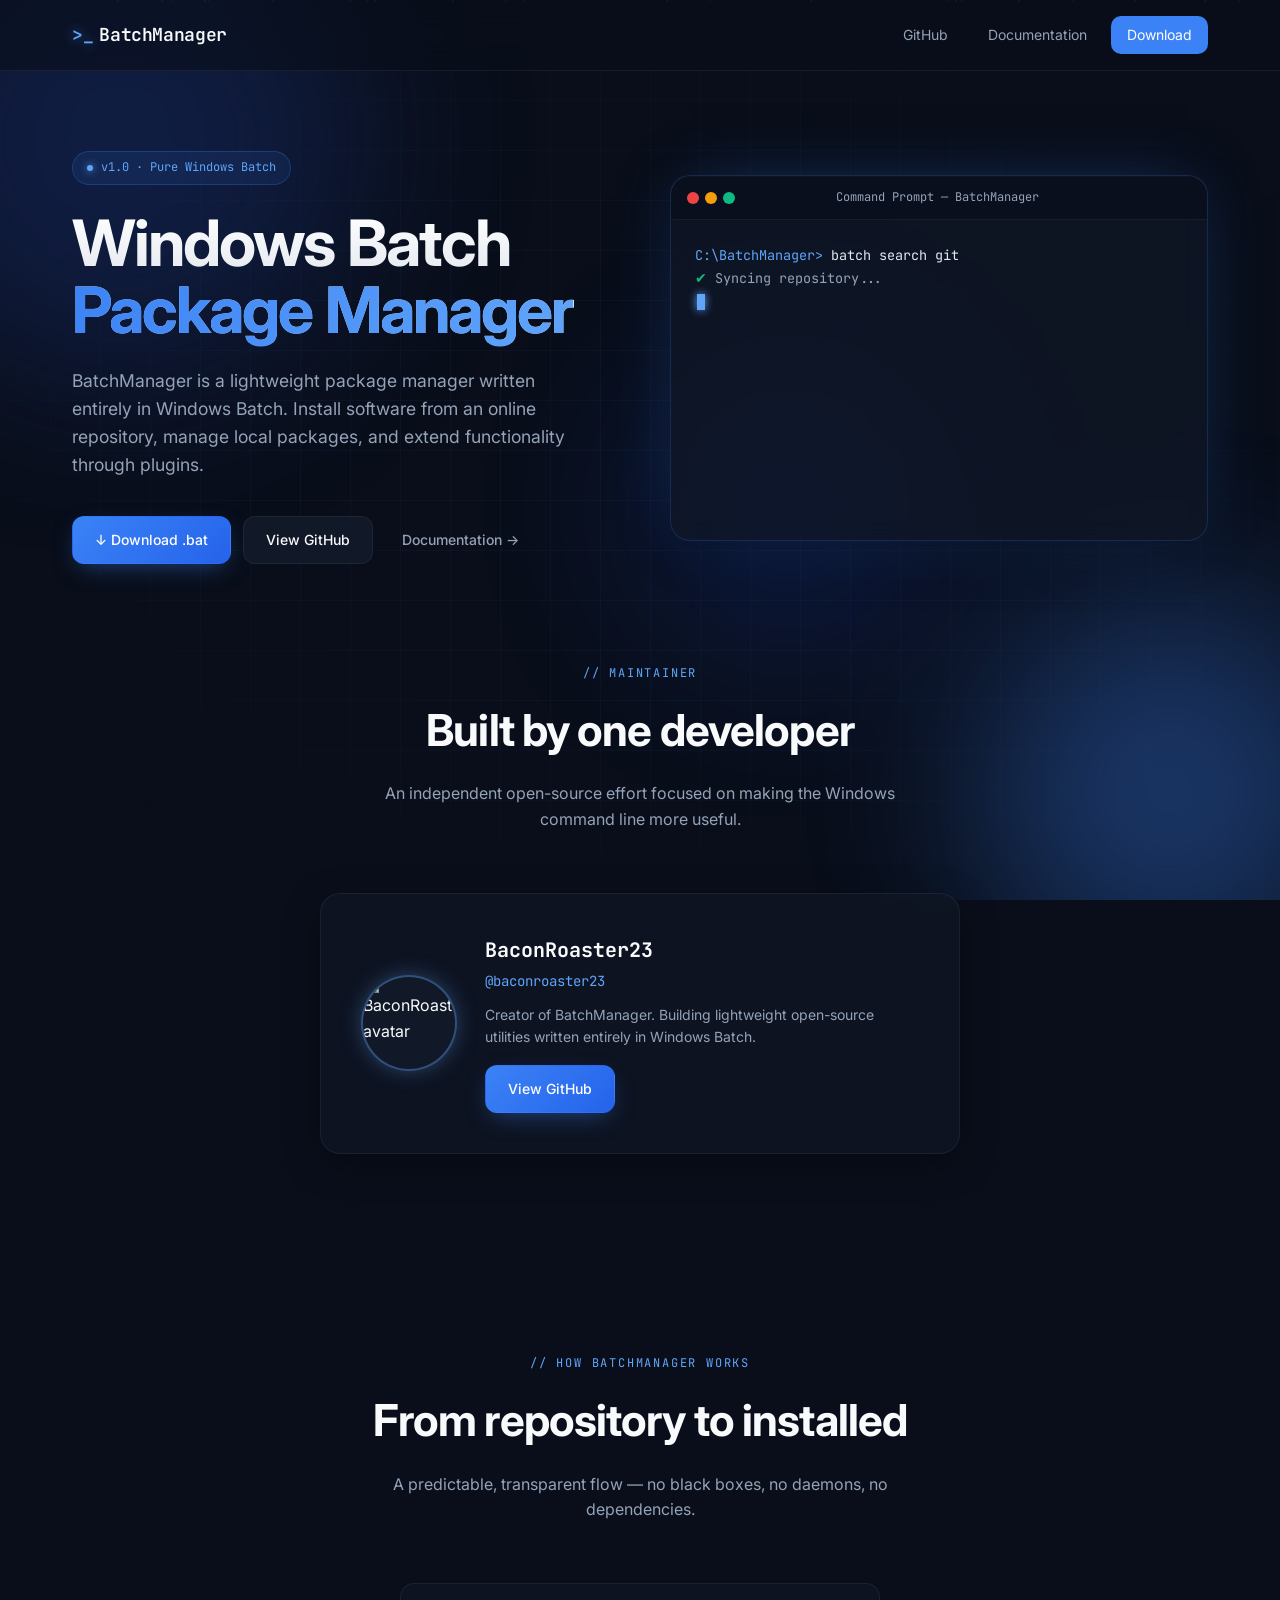
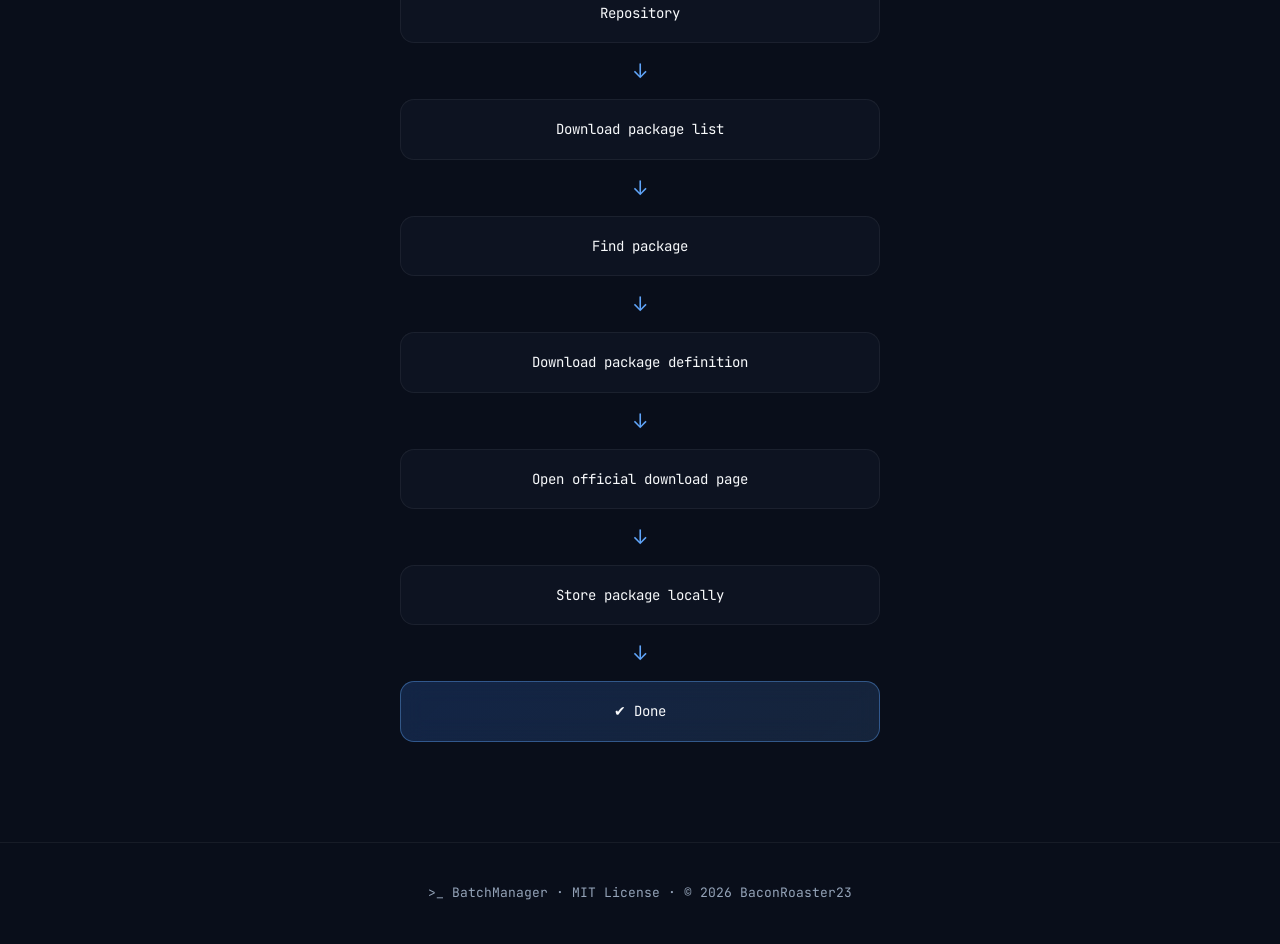
==== index.html @ 85856ab7 "Rename app.html to index.html" ====
<!doctype html>
<html lang="en">
<head>
  <meta charset="utf-8" />
  <meta name="viewport" content="width=device-width,initial-scale=1" />
  <title>BatchManager — Windows Batch Package Manager</title>
  <meta name="description" content="A lightweight package manager written entirely in Windows Batch. Install software, manage local packages, and extend with plugins." />
  <link rel="icon" type="image/svg+xml" href="assets/favicon.svg" />
  <link rel="preconnect" href="https://fonts.googleapis.com" />
  <link rel="preconnect" href="https://fonts.gstatic.com" crossorigin />
  <link href="https://fonts.googleapis.com/css2?family=Inter:wght@400;500;600;700&family=JetBrains+Mono:wght@400;500;600&display=swap" rel="stylesheet" />
  <link rel="stylesheet" href="style.css" />
</head>
<body>
  <!-- Animated background -->
  <div class="bg-layer" aria-hidden="true">
    <div class="bg-grid"></div>
    <div class="blob blob-1"></div>
    <div class="blob blob-2"></div>
    <div class="blob blob-3"></div>
    <div class="particles"></div>
  </div>

  <!-- Navigation -->
  <nav class="nav">
    <div class="nav-inner">
      <a href="/" class="logo"><span class="prompt">&gt;_</span>BatchManager</a>
      <div class="nav-links">
        <a class="nav-link" href="https://github.com/baconroaster23/BatchManager" target="_blank" rel="noopener">GitHub</a>
        <a class="nav-link" href="assets/docs.html">Documentation</a>
        <a class="nav-link cta" href="https://github.com/baconroaster23/install" download>Download</a>
      </div>
    </div>
  </nav>

  <!-- Hero -->
  <header class="hero">
    <div class="container hero-grid">
      <div class="hero-left reveal">
        <div class="hero-badge"><span class="dot"></span> v1.0 · Pure Windows Batch</div>
        <h1>Windows Batch<br/><span class="accent">Package Manager</span></h1>
        <p class="lead">
          BatchManager is a lightweight package manager written entirely in Windows Batch.
          Install software from an online repository, manage local packages, and extend
          functionality through plugins.
        </p>
        <div class="btn-row">
          <a id="download-bat" href="Installer.bat" class="btn btn-primary" download>
            ↓ Download .bat
          </a>
          <a href="https://github.com/baconroaster23/BatchManager" target="_blank" rel="noopener" class="btn btn-secondary">
            View GitHub
          </a>
          <a href="assets/docs.html" class="btn btn-ghost">Documentation →</a>
        </div>
      </div>

      <div class="hero-right reveal">
        <div class="terminal-wrap">
          <div class="terminal">
            <div class="terminal-header">
              <div class="terminal-dots"><span></span><span></span><span></span></div>
              <div class="terminal-title">Command Prompt — BatchManager</div>
              <div style="width:52px"></div>
            </div>
            <div class="terminal-body" id="term-body"></div>
          </div>
        </div>
      </div>
    </div>
  </header>

  <!-- Maintainer -->
  <section id="maintainer">
    <div class="container">
      <div class="section-head reveal">
        <div class="kicker">// Maintainer</div>
        <h2>Built by one developer</h2>
        <p>An independent open-source effort focused on making the Windows command line more useful.</p>
      </div>
      <div class="maintainer-card reveal">
        <img class="avatar" src="https://github.com/baconroaster23.png?size=200" alt="BaconRoaster23 avatar" />
        <div class="maintainer-info">
          <h3>BaconRoaster23</h3>
          <p class="handle">@baconroaster23</p>
          <p>
            Creator of BatchManager. Building lightweight open-source utilities
            written entirely in Windows Batch.
          </p>
          <a href="https://github.com/baconroaster23" target="_blank" rel="noopener" class="btn btn-primary">View GitHub</a>
        </div>
      </div>
    </div>
  </section>

  <!-- How it works -->
  <section id="how">
    <div class="container">
      <div class="section-head reveal">
        <div class="kicker">// How BatchManager Works</div>
        <h2>From repository to installed</h2>
        <p>A predictable, transparent flow — no black boxes, no daemons, no dependencies.</p>
      </div>
      <div class="timeline">
        <div class="timeline-step">Repository</div>
        <div class="timeline-arrow">↓</div>
        <div class="timeline-step">Download package list</div>
        <div class="timeline-arrow">↓</div>
        <div class="timeline-step">Find package</div>
        <div class="timeline-arrow">↓</div>
        <div class="timeline-step">Download package definition</div>
        <div class="timeline-arrow">↓</div>
        <div class="timeline-step">Open official download page</div>
        <div class="timeline-arrow">↓</div>
        <div class="timeline-step">Store package locally</div>
        <div class="timeline-arrow">↓</div>
        <div class="timeline-step" style="background:linear-gradient(135deg,rgba(59,130,246,0.2),rgba(96,165,250,0.15));border-color:rgba(96,165,250,0.4)">✔ Done</div>
      </div>
    </div>
  </section>

  <footer class="footer">
    <div class="container">
      &gt;_ BatchManager · MIT License · © 2026 BaconRoaster23
    </div>
  </footer>

  <script src="script.js"></script>
</body>
</html>
---- style.css ----
:root {
  --bg: #090E1A;
  --card: #111827;
  --primary: #3B82F6;
  --glow: #60A5FA;
  --text: #F8FAFC;
  --muted: #94A3B8;
  --border: rgba(255, 255, 255, 0.06);
  --radius: 14px;
  --radius-lg: 20px;
  --shadow-soft: 0 10px 40px -10px rgba(0, 0, 0, 0.6);
  --shadow-glow: 0 0 40px -10px rgba(59, 130, 246, 0.5);
  --font-mono: "JetBrains Mono", "Fira Code", ui-monospace, SFMono-Regular, Menlo, monospace;
  --font-sans: "Inter", -apple-system, BlinkMacSystemFont, "Segoe UI", Roboto, sans-serif;
}


*, *::before, *::after { box-sizing: border-box; }
html { scroll-behavior: smooth; }
body {
  margin: 0;
  background: var(--bg);
  color: var(--text);
  font-family: var(--font-sans);
  line-height: 1.6;
  -webkit-font-smoothing: antialiased;
  overflow-x: hidden;
  min-height: 100vh;
}
a { color: inherit; text-decoration: none; }
button { font-family: inherit; cursor: pointer; border: none; background: none; color: inherit; }


.bg-layer {
  position: fixed;
  inset: 0;
  z-index: -2;
  pointer-events: none;
  overflow: hidden;
}
.bg-grid {
  position: absolute;
  inset: 0;
  background-image:
    linear-gradient(rgba(59, 130, 246, 0.05) 1px, transparent 1px),
    linear-gradient(90deg, rgba(59, 130, 246, 0.05) 1px, transparent 1px);
  background-size: 50px 50px;
  mask-image: radial-gradient(ellipse at center, black 40%, transparent 80%);
  -webkit-mask-image: radial-gradient(ellipse at center, black 40%, transparent 80%);
}
.blob {
  position: absolute;
  border-radius: 50%;
  filter: blur(90px);
  opacity: 0.35;
  animation: float 18s ease-in-out infinite;
}
.blob-1 { width: 480px; height: 480px; background: #1e3a8a; top: -100px; left: -120px; }
.blob-2 { width: 380px; height: 380px; background: #3B82F6; bottom: -80px; right: -80px; animation-delay: -6s; }
.blob-3 { width: 300px; height: 300px; background: #1d4ed8; top: 40%; left: 50%; animation-delay: -12s; opacity: 0.2; }

@keyframes float {
  0%, 100% { transform: translate(0, 0) scale(1); }
  50% { transform: translate(40px, -30px) scale(1.1); }
}

.particles { position: absolute; inset: 0; }
.particle {
  position: absolute;
  width: 2px;
  height: 2px;
  background: var(--glow);
  border-radius: 50%;
  opacity: 0.4;
  animation: rise linear infinite;
}
@keyframes rise {
  from { transform: translateY(100vh); opacity: 0; }
  10% { opacity: 0.4; }
  90% { opacity: 0.4; }
  to { transform: translateY(-10vh); opacity: 0; }
}


.nav {
  position: sticky;
  top: 0;
  z-index: 100;
  backdrop-filter: blur(16px);
  -webkit-backdrop-filter: blur(16px);
  background: rgba(9, 14, 26, 0.6);
  border-bottom: 1px solid var(--border);
  transition: background 0.3s ease;
}
.nav-inner {
  max-width: 1200px;
  margin: 0 auto;
  padding: 16px 32px;
  display: flex;
  align-items: center;
  justify-content: space-between;
}
.logo {
  font-family: var(--font-mono);
  font-size: 18px;
  font-weight: 600;
  letter-spacing: -0.02em;
}
.logo .prompt {
  color: var(--glow);
  text-shadow: 0 0 12px rgba(96, 165, 250, 0.7);
  margin-right: 6px;
}
.nav-links {
  display: flex;
  gap: 8px;
  align-items: center;
}
.nav-link {
  padding: 8px 16px;
  border-radius: 10px;
  font-size: 14px;
  color: var(--muted);
  transition: all 0.2s ease;
}
.nav-link:hover { color: var(--text); background: rgba(255,255,255,0.04); }
.nav-link.cta {
  background: var(--primary);
  color: white;
  box-shadow: 0 0 0 rgba(59, 130, 246, 0);
  transition: box-shadow 0.3s ease, transform 0.2s ease;
}
.nav-link.cta:hover {
  color: white;
  box-shadow: 0 0 24px rgba(59, 130, 246, 0.6);
  transform: translateY(-1px);
}


.container {
  max-width: 1200px;
  margin: 0 auto;
  padding: 0 32px;
}
section { padding: 100px 0; }


.hero { padding-top: 80px; }
.hero-grid {
  display: grid;
  grid-template-columns: 1fr 1fr;
  gap: 60px;
  align-items: center;
}
.hero-badge {
  display: inline-flex;
  align-items: center;
  gap: 8px;
  padding: 6px 14px;
  border-radius: 999px;
  background: rgba(59, 130, 246, 0.1);
  border: 1px solid rgba(59, 130, 246, 0.25);
  font-family: var(--font-mono);
  font-size: 12px;
  color: var(--glow);
  margin-bottom: 24px;
}
.hero-badge .dot {
  width: 6px; height: 6px; background: var(--glow); border-radius: 50%;
  box-shadow: 0 0 8px var(--glow);
  animation: pulse 2s ease-in-out infinite;
}
@keyframes pulse { 50% { opacity: 0.4; } }

.hero h1 {
  font-size: clamp(2.4rem, 5vw, 4rem);
  line-height: 1.05;
  letter-spacing: -0.03em;
  margin: 0 0 24px;
  font-weight: 700;
  background: linear-gradient(180deg, #ffffff 0%, #cbd5e1 100%);
  -webkit-background-clip: text;
  background-clip: text;
  color: transparent;
}
.hero h1 .accent {
  background: linear-gradient(120deg, var(--primary), var(--glow));
  -webkit-background-clip: text;
  background-clip: text;
  color: transparent;
}
.hero p.lead {
  font-size: 1.1rem;
  color: var(--muted);
  max-width: 520px;
  margin: 0 0 36px;
}

.btn-row { display: flex; flex-wrap: wrap; gap: 12px; }
.btn {
  display: inline-flex;
  align-items: center;
  gap: 8px;
  padding: 12px 22px;
  border-radius: 12px;
  font-weight: 500;
  font-size: 14px;
  transition: all 0.25s ease;
  border: 1px solid transparent;
}
.btn-primary {
  background: linear-gradient(135deg, var(--primary), #2563eb);
  color: white;
  box-shadow: 0 8px 24px -8px rgba(59, 130, 246, 0.5);
}
.btn-primary:hover {
  transform: translateY(-2px);
  box-shadow: 0 12px 32px -8px rgba(59, 130, 246, 0.8), 0 0 40px -10px var(--glow);
}
.btn-secondary {
  background: var(--card);
  border-color: var(--border);
  color: var(--text);
}
.btn-secondary:hover {
  border-color: rgba(96, 165, 250, 0.4);
  box-shadow: 0 0 24px -8px rgba(59, 130, 246, 0.4);
  transform: translateY(-2px);
}
.btn-ghost {
  color: var(--muted);
  padding: 12px 16px;
}
.btn-ghost:hover { color: var(--glow); }

/* ---------- Terminal ---------- */
.terminal-wrap {
  perspective: 1200px;
}
.terminal {
  background: rgba(17, 24, 39, 0.7);
  backdrop-filter: blur(12px);
  border: 1px solid rgba(59, 130, 246, 0.2);
  border-radius: var(--radius-lg);
  box-shadow:
    var(--shadow-soft),
    0 0 60px -20px rgba(59, 130, 246, 0.5),
    inset 0 1px 0 rgba(255,255,255,0.05);
  overflow: hidden;
  transform-style: preserve-3d;
  transition: transform 0.15s ease-out;
  will-change: transform;
}
.terminal-header {
  display: flex;
  align-items: center;
  padding: 12px 16px;
  background: rgba(9, 14, 26, 0.6);
  border-bottom: 1px solid var(--border);
  gap: 10px;
}
.terminal-dots { display: flex; gap: 6px; }
.terminal-dots span {
  width: 12px; height: 12px; border-radius: 50%;
  background: #334155;
}
.terminal-dots span:nth-child(1) { background: #ef4444; }
.terminal-dots span:nth-child(2) { background: #f59e0b; }
.terminal-dots span:nth-child(3) { background: #10b981; }
.terminal-title {
  font-family: var(--font-mono);
  font-size: 12px;
  color: var(--muted);
  flex: 1;
  text-align: center;
}
.terminal-body {
  font-family: var(--font-mono);
  font-size: 13.5px;
  line-height: 1.7;
  padding: 24px;
  min-height: 320px;
  color: #e2e8f0;
  white-space: pre-wrap;
}
.terminal-body .prompt { color: var(--glow); }
.terminal-body .ok { color: #10b981; }
.terminal-body .val { color: #fbbf24; }
.terminal-body .dim { color: var(--muted); }
.cursor {
  display: inline-block;
  width: 8px;
  height: 16px;
  background: var(--glow);
  vertical-align: middle;
  margin-left: 2px;
  animation: blink 1s step-end infinite;
  box-shadow: 0 0 8px var(--glow);
}
@keyframes blink { 50% { opacity: 0; } }


.section-head {
  text-align: center;
  margin-bottom: 60px;
}
.section-head .kicker {
  font-family: var(--font-mono);
  font-size: 12px;
  color: var(--glow);
  text-transform: uppercase;
  letter-spacing: 0.15em;
  margin-bottom: 12px;
}
.section-head h2 {
  font-size: clamp(2rem, 4vw, 2.75rem);
  margin: 0 0 16px;
  letter-spacing: -0.02em;
}
.section-head p {
  color: var(--muted);
  max-width: 560px;
  margin: 0 auto;
}


.maintainer-card {
  max-width: 640px;
  margin: 0 auto;
  padding: 40px;
  background: rgba(17, 24, 39, 0.6);
  backdrop-filter: blur(12px);
  border: 1px solid var(--border);
  border-radius: var(--radius-lg);
  box-shadow: var(--shadow-soft);
  display: flex;
  gap: 28px;
  align-items: center;
  transition: transform 0.3s ease, border-color 0.3s ease, box-shadow 0.3s ease;
}
.maintainer-card:hover {
  transform: translateY(-4px);
  border-color: rgba(96, 165, 250, 0.3);
  box-shadow: var(--shadow-soft), 0 0 40px -10px rgba(59, 130, 246, 0.35);
}
.avatar {
  width: 96px;
  height: 96px;
  border-radius: 50%;
  border: 2px solid rgba(96, 165, 250, 0.4);
  box-shadow: 0 0 24px -6px rgba(96, 165, 250, 0.6);
  flex-shrink: 0;
  background: var(--card);
}
.maintainer-info h3 {
  margin: 0 0 4px;
  font-size: 1.25rem;
  font-family: var(--font-mono);
}
.maintainer-info .handle { color: var(--glow); font-size: 14px; margin: 0 0 12px; font-family: var(--font-mono); }
.maintainer-info p { color: var(--muted); margin: 0 0 16px; font-size: 14px; }


.timeline {
  max-width: 480px;
  margin: 0 auto;
  display: flex;
  flex-direction: column;
  align-items: center;
  gap: 0;
}
.timeline-step {
  width: 100%;
  padding: 18px 24px;
  background: rgba(17, 24, 39, 0.6);
  backdrop-filter: blur(12px);
  border: 1px solid var(--border);
  border-radius: var(--radius);
  text-align: center;
  font-family: var(--font-mono);
  font-size: 14px;
  transition: all 0.3s ease;
  opacity: 0;
  transform: translateY(20px);
}
.timeline-step.visible {
  opacity: 1;
  transform: translateY(0);
}
.timeline-step:hover {
  border-color: rgba(96, 165, 250, 0.4);
  transform: translateY(-2px);
  box-shadow: 0 0 24px -8px rgba(59, 130, 246, 0.4);
}
.timeline-arrow {
  color: var(--glow);
  font-size: 20px;
  padding: 12px 0;
  animation: arrowPulse 2s ease-in-out infinite;
}
@keyframes arrowPulse {
  0%, 100% { transform: translateY(0); opacity: 0.6; }
  50% { transform: translateY(4px); opacity: 1; }
}


.footer {
  padding: 40px 0;
  border-top: 1px solid var(--border);
  text-align: center;
  color: var(--muted);
  font-size: 13px;
  font-family: var(--font-mono);
}


.reveal {
  opacity: 0;
  transform: translateY(24px);
  transition: opacity 0.8s ease, transform 0.8s ease;
}
.reveal.visible {
  opacity: 1;
  transform: translateY(0);
}


@media (max-width: 900px) {
  .hero-grid { grid-template-columns: 1fr; gap: 40px; }
  .maintainer-card { flex-direction: column; text-align: center; padding: 32px 24px; }
  section { padding: 70px 0; }
  .nav-inner { padding: 14px 20px; }
  .nav-link { padding: 6px 10px; font-size: 13px; }
  .container { padding: 0 20px; }
}
@media (max-width: 520px) {
  .nav-links { gap: 2px; }
  .btn { padding: 10px 16px; font-size: 13px; }
  .terminal-body { font-size: 12px; padding: 16px; }
}

.docs-wrap {
  max-width: 820px;
  margin: 0 auto;
  padding: 60px 32px 120px;
}
.docs-wrap h1 {
  font-size: 2.5rem;
  letter-spacing: -0.02em;
  margin: 0 0 12px;
}
.docs-wrap h2 {
  font-size: 1.5rem;
  margin: 60px 0 16px;
  padding-top: 20px;
  border-top: 1px solid var(--border);
}
.docs-wrap p, .docs-wrap li { color: #cbd5e1; }
.docs-wrap code {
  font-family: var(--font-mono);
  background: rgba(59,130,246,0.1);
  color: var(--glow);
  padding: 2px 6px;
  border-radius: 6px;
  font-size: 0.9em;
}
.docs-wrap pre {
  background: rgba(17,24,39,0.8);
  border: 1px solid var(--border);
  border-radius: var(--radius);
  padding: 20px;
  overflow-x: auto;
  font-family: var(--font-mono);
  font-size: 13px;
  color: #e2e8f0;
  box-shadow: var(--shadow-soft);
}
.docs-wrap pre code { background: none; color: inherit; padding: 0; }
.docs-wrap a.inline { color: var(--glow); border-bottom: 1px dashed rgba(96,165,250,0.4); }
.repo-btn {
  display: inline-flex;
  align-items: center;
  gap: 10px;
  margin-top: 20px;
  padding: 16px 28px;
  border-radius: 14px;
  background: linear-gradient(135deg, var(--primary), #2563eb);
  color: white;
  font-weight: 500;
  box-shadow: 0 8px 24px -8px rgba(59, 130, 246, 0.5);
  transition: all 0.25s ease;
}
.repo-btn:hover {
  transform: translateY(-2px);
  box-shadow: 0 12px 32px -8px rgba(59, 130, 246, 0.8), 0 0 40px -10px var(--glow);
}
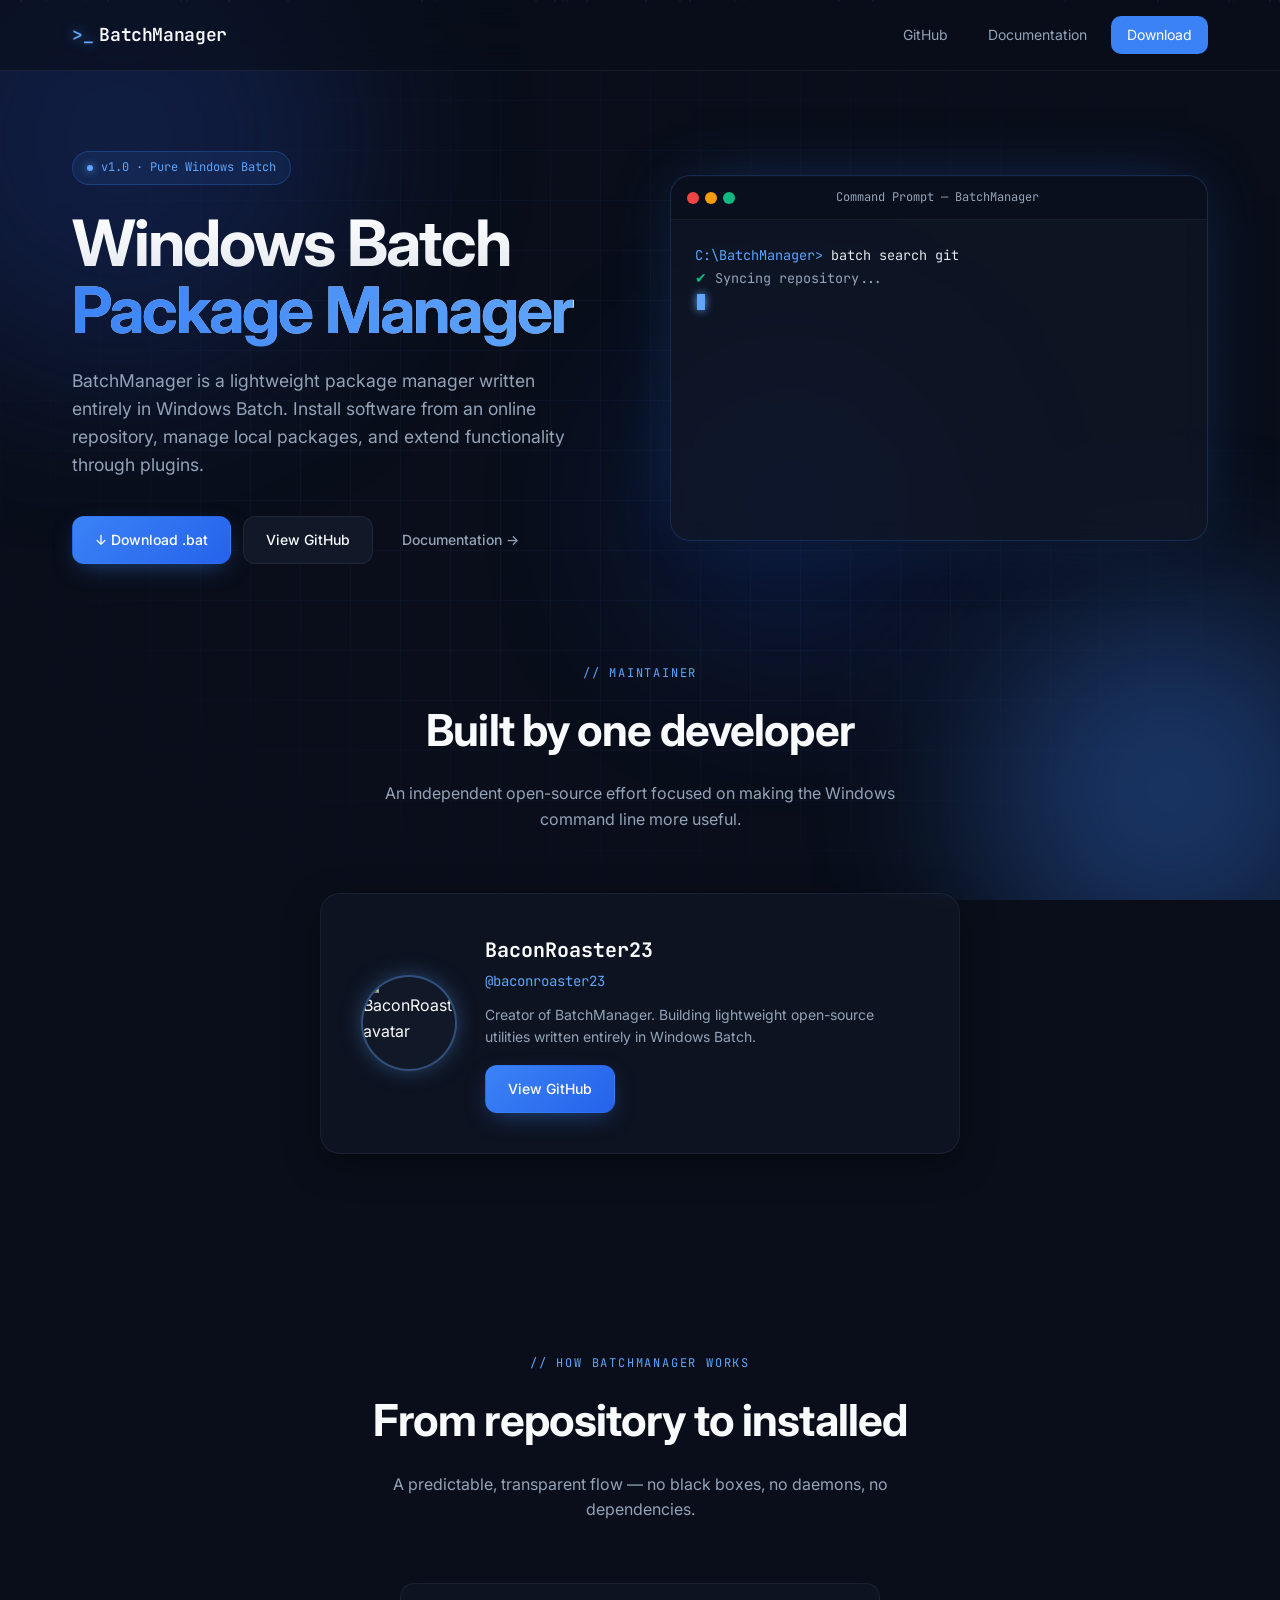
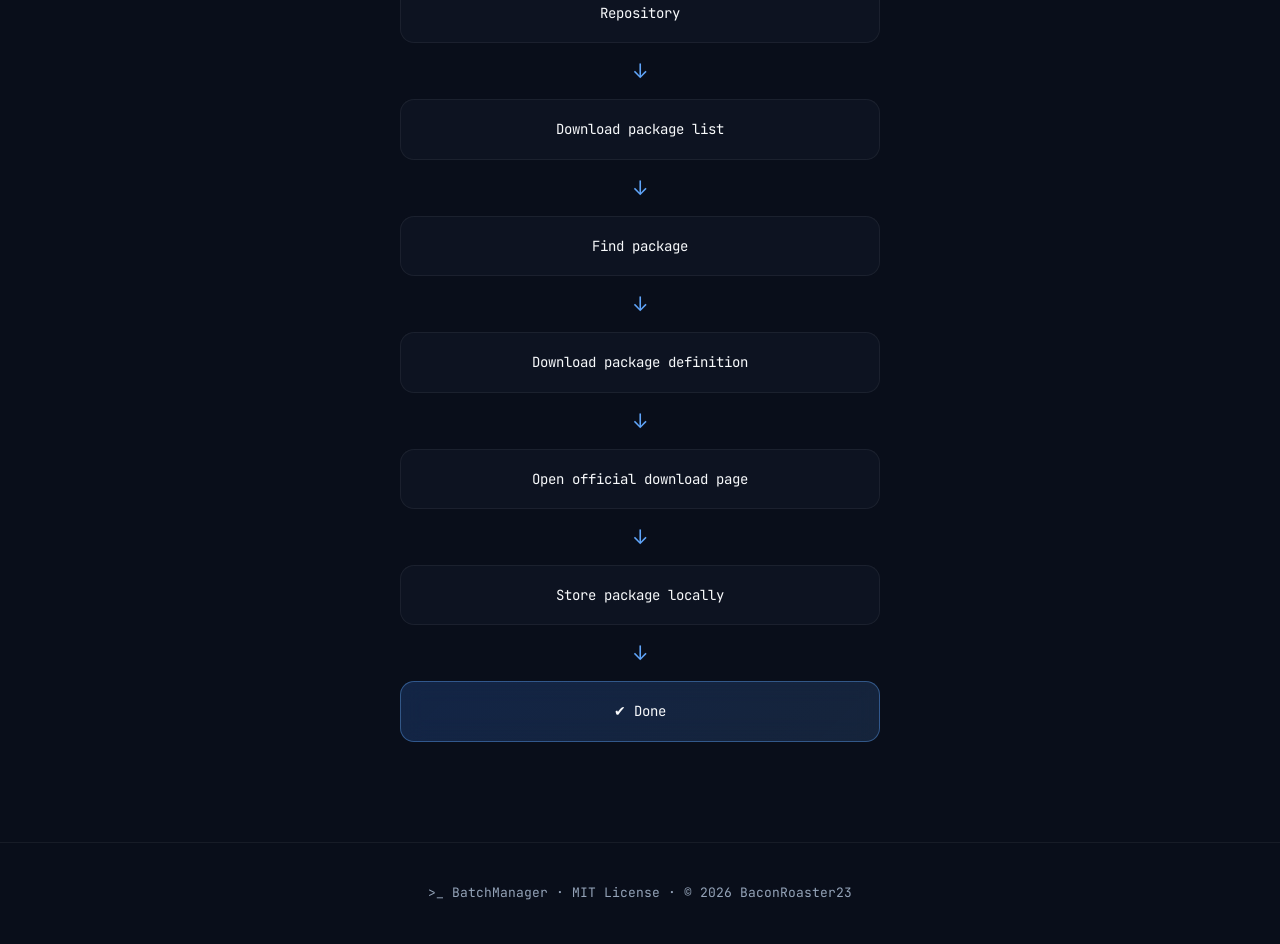
==== commit f38532f8: "Update index.html" ====
--- a/index.html
+++ b/index.html
@@ -24,7 +24,7 @@
   <!-- Navigation -->
   <nav class="nav">
     <div class="nav-inner">
-      <a href="/" class="logo"><span class="prompt">&gt;_</span>BatchManager</a>
+      <a href="https://baconroaster23.github.io/BatchMG" class="logo"><span class="prompt">&gt;_</span>BatchManager</a>
       <div class="nav-links">
         <a class="nav-link" href="https://github.com/baconroaster23/BatchManager" target="_blank" rel="noopener">GitHub</a>
         <a class="nav-link" href="assets/docs.html">Documentation</a>
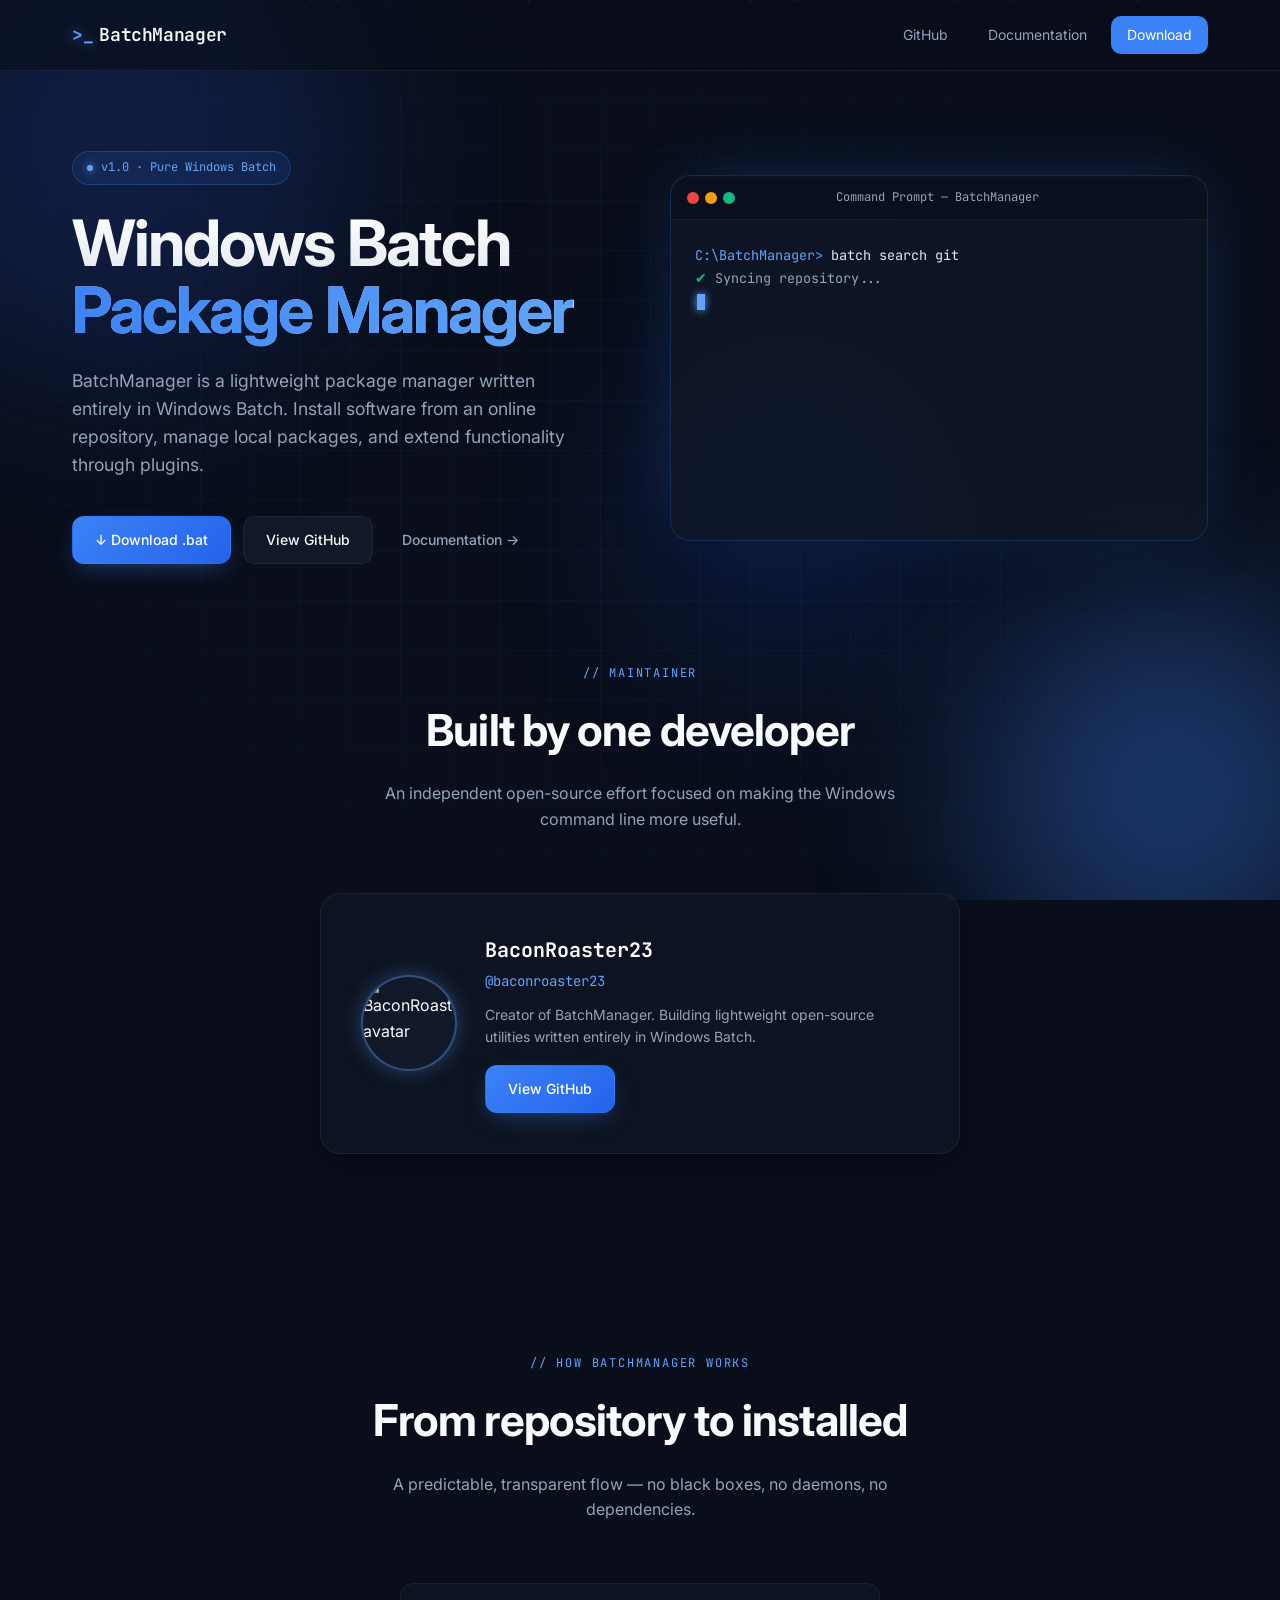
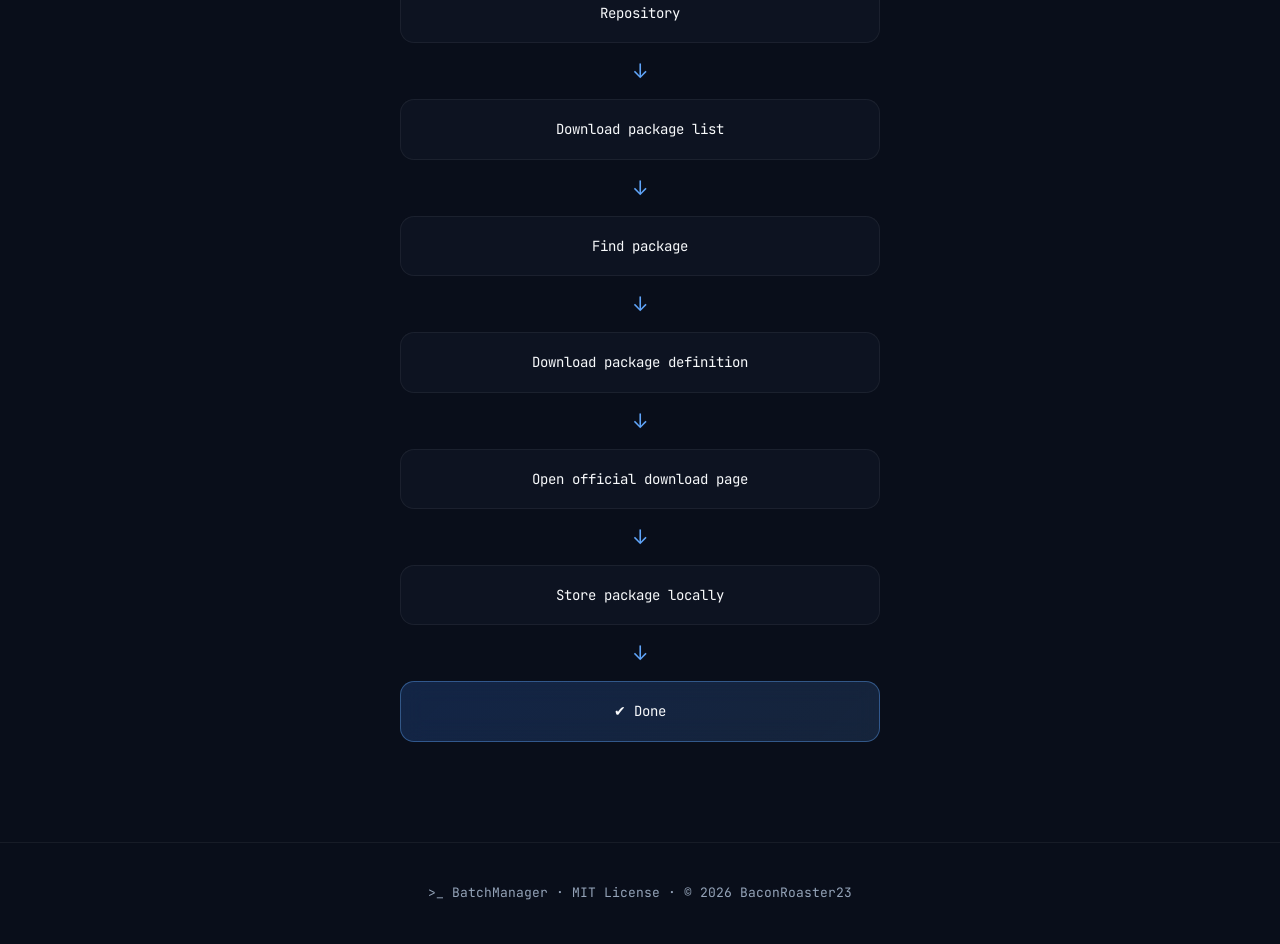
==== commit 2820bf49: "Remove logo link from navigation Removed the logo link to BatchManager." ====
--- a/index.html
+++ b/index.html
@@ -24,7 +24,7 @@
   <!-- Navigation -->
   <nav class="nav">
     <div class="nav-inner">
-      <a href="https://baconroaster23.github.io/BatchMG" class="logo"><span class="prompt">&gt;_</span>BatchManager</a>
+      <a class="logo"><span class="prompt">&gt;_</span>BatchManager</a>
       <div class="nav-links">
         <a class="nav-link" href="https://github.com/baconroaster23/BatchManager" target="_blank" rel="noopener">GitHub</a>
         <a class="nav-link" href="assets/docs.html">Documentation</a>
